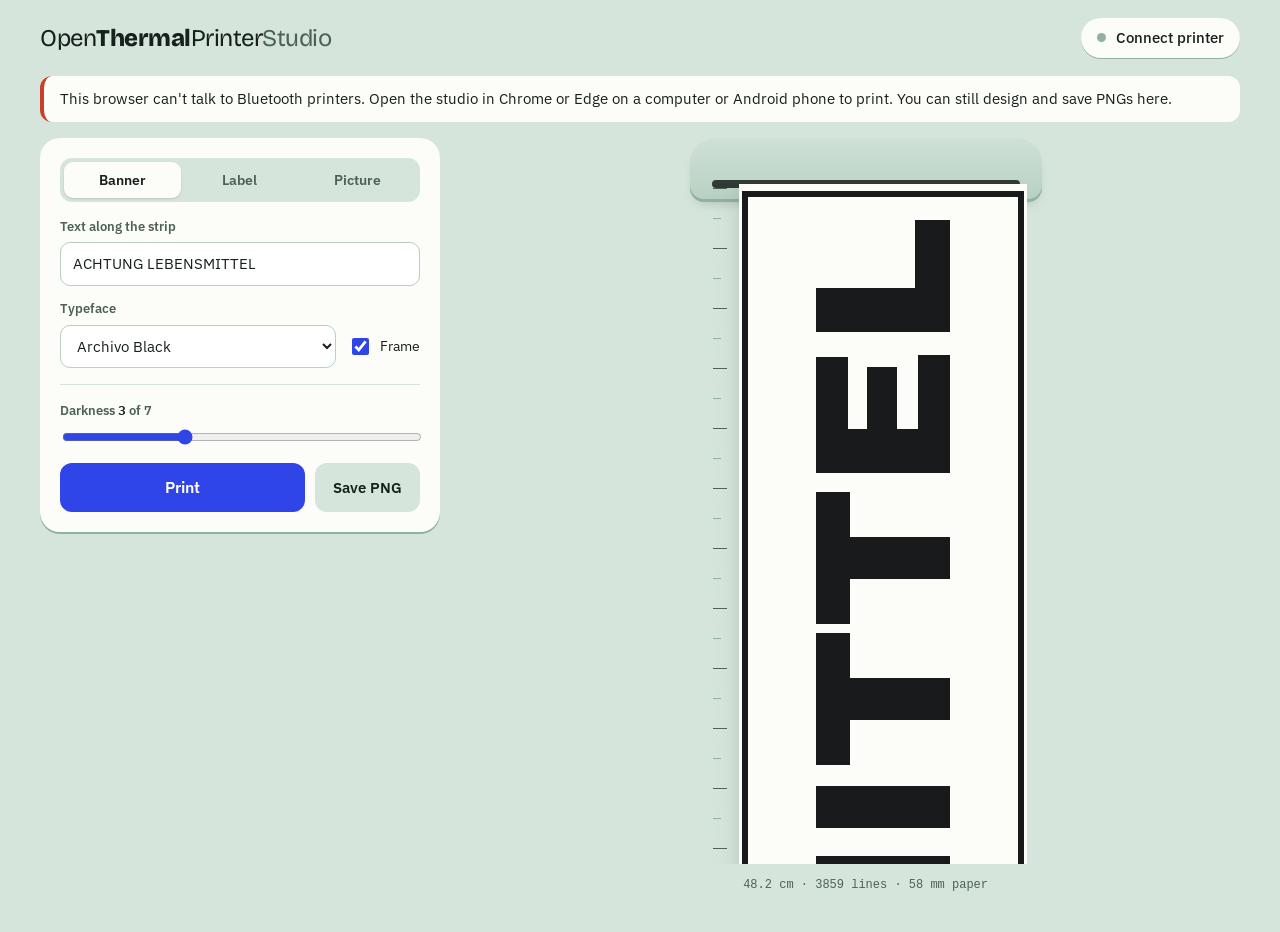
==== web/index.html @ 4b590d45 "Initial release: web studio and Python CLI for LX-D02 thermal printers Web Bluetooth studio with ban" ====
<!doctype html>
<html lang="en">
<head>
  <meta charset="utf-8">
  <meta name="viewport" content="width=device-width, initial-scale=1">
  <title>OpenThermalPrinterStudio</title>
  <meta name="description" content="Design banners, labels and pictures and print them on LX-D02 family Bluetooth thermal printers, straight from the browser.">
  <link rel="preconnect" href="https://fonts.googleapis.com">
  <link rel="preconnect" href="https://fonts.gstatic.com" crossorigin>
  <link href="https://fonts.googleapis.com/css2?family=Archivo+Black&family=Bricolage+Grotesque:opsz,wght@12..96,400;12..96,600;12..96,800&family=IBM+Plex+Mono:wght@400;600&family=IBM+Plex+Sans:wght@400;500;600&family=Pacifico&display=swap" rel="stylesheet">
  <link rel="stylesheet" href="styles.css">
</head>
<body>
  <header class="bar">
    <h1 class="mark">Open<b>Thermal</b>Printer<span>Studio</span></h1>
    <button id="connect" class="pill" type="button">
      <span class="dot" aria-hidden="true"></span>
      <span id="connect-label">Connect printer</span>
      <span id="battery" class="battery" hidden></span>
    </button>
  </header>

  <p id="unsupported" class="notice" hidden>
    This browser can't talk to Bluetooth printers. Open the studio in Chrome or Edge on a computer or Android phone to print. You can still design and save PNGs here.
  </p>

  <main class="studio">
    <section class="composer" aria-label="Design">
      <div class="modes" role="tablist" aria-label="What to print">
        <button role="tab" aria-selected="true" data-mode="banner">Banner</button>
        <button role="tab" aria-selected="false" data-mode="label">Label</button>
        <button role="tab" aria-selected="false" data-mode="image">Picture</button>
      </div>

      <div class="panel" data-panel="banner">
        <label class="field">
          <span>Text along the strip</span>
          <input id="banner-text" type="text" value="ACHTUNG LEBENSMITTEL" autocomplete="off">
        </label>
        <div class="row">
          <label class="field grow">
            <span>Typeface</span>
            <select id="banner-font" class="font-select"></select>
          </label>
          <label class="check"><input id="banner-border" type="checkbox" checked> Frame</label>
        </div>
      </div>

      <div class="panel" data-panel="label" hidden>
        <label class="field">
          <span>Text across the paper</span>
          <textarea id="label-text" rows="3">Frisch
16.10.2026</textarea>
        </label>
        <div class="row">
          <label class="field grow">
            <span>Typeface</span>
            <select id="label-font" class="font-select"></select>
          </label>
          <label class="field">
            <span>Align</span>
            <select id="label-align">
              <option value="left">Left</option>
              <option value="center" selected>Center</option>
              <option value="right">Right</option>
            </select>
          </label>
        </div>
        <label class="field">
          <span>Size <output id="label-size-out">64</output> px</span>
          <input id="label-size" type="range" min="16" max="160" step="2" value="64">
        </label>
        <label class="check"><input id="label-border" type="checkbox"> Frame</label>
      </div>

      <div class="panel" data-panel="image" hidden>
        <label class="drop" id="drop">
          <input id="image-file" type="file" accept="image/*">
          <strong>Choose a picture</strong>
          <span>or drop it here. It is scaled to the 58&nbsp;mm paper width.</span>
        </label>
        <div class="row">
          <label class="check"><input id="image-dither" type="checkbox" checked> Dither for photos</label>
          <label class="check"><input id="image-invert" type="checkbox"> Invert</label>
        </div>
        <label class="field">
          <span>Threshold <output id="image-threshold-out">128</output></span>
          <input id="image-threshold" type="range" min="16" max="240" value="128">
        </label>
      </div>

      <div class="divider"></div>

      <label class="field">
        <span>Darkness <output id="density-out">3</output> of 7</span>
        <input id="density" type="range" min="1" max="7" value="3">
      </label>

      <div class="actions">
        <button id="print" class="primary" type="button">Print</button>
        <button id="save" class="ghost" type="button">Save PNG</button>
      </div>

      <ol id="log" class="log" aria-live="polite"></ol>
    </section>

    <section class="stage" aria-label="Print preview">
      <div class="printer" aria-hidden="true">
        <div class="slot"></div>
      </div>
      <div class="strip-wrap">
        <div class="strip" id="strip">
          <canvas id="preview" width="384" height="384"></canvas>
          <div class="head" id="head" hidden></div>
        </div>
      </div>
      <p class="meta" id="meta"></p>
    </section>
  </main>

  <script type="module" src="app.js"></script>
</body>
</html>
---- web/styles.css ----
:root {
  --mint: #d5e5db;
  --shell: #b7d0c2;
  --shell-deep: #8fb3a0;
  --ink: #17201b;
  --muted: #4e6157;
  --paper: #fcfcf9;
  --cobalt: #2f45e8;
  --alert: #c8402a;
  --scale: 0.75;           /* preview pixels per printer dot */
  --cm: calc(80px * var(--scale)); /* 203 dpi = 80 dots per cm */
  --ui: "IBM Plex Sans", system-ui, sans-serif;
  --display: "Bricolage Grotesque", var(--ui);
  --mono: "IBM Plex Mono", ui-monospace, monospace;
}

* { box-sizing: border-box; }
html, body { margin: 0; }
body {
  background: var(--mint);
  color: var(--ink);
  font: 15px/1.45 var(--ui);
  min-height: 100vh;
}
button, input, select, textarea { font: inherit; color: inherit; }
:focus-visible { outline: 3px solid var(--cobalt); outline-offset: 2px; }

/* header */
.bar {
  display: flex; flex-wrap: wrap; align-items: center; justify-content: space-between; gap: 12px 16px;
  padding: 18px clamp(16px, 4vw, 40px);
}
.mark {
  margin: 0; font: 400 clamp(18px, 2.4vw, 24px)/1 var(--display);
  letter-spacing: -0.02em;
}
.mark b { font-weight: 800; }
.mark span { font-weight: 400; color: var(--muted); }
.pill {
  display: inline-flex; align-items: center; gap: 10px;
  padding: 9px 16px; border-radius: 999px; border: 0;
  background: var(--paper); cursor: pointer; font-weight: 500; white-space: nowrap;
  box-shadow: 0 1px 0 var(--shell-deep);
}
.pill .dot { width: 9px; height: 9px; border-radius: 50%; background: var(--shell-deep); }
.pill.on .dot { background: #1f9d55; box-shadow: 0 0 0 3px #1f9d5533; }
.battery { font: 600 12px var(--mono); color: var(--muted); }

.notice {
  margin: 0 clamp(16px, 4vw, 40px) 8px; padding: 12px 16px; border-radius: 12px;
  background: var(--paper); border-left: 4px solid var(--alert);
}

/* layout */
.studio {
  display: grid; grid-template-columns: minmax(300px, 400px) 1fr; gap: clamp(16px, 4vw, 56px);
  padding: 8px clamp(16px, 4vw, 40px) 40px; align-items: start;
}
@media (max-width: 760px) {
  .studio { grid-template-columns: 1fr; }
  :root { --scale: 0.62; }
  .strip-wrap { max-height: none; }
  .pill { padding: 8px 12px; font-size: 14px; }
}

/* composer */
.composer {
  background: var(--paper); border-radius: 20px; padding: 20px;
  display: flex; flex-direction: column; gap: 16px;
  box-shadow: 0 2px 0 var(--shell-deep);
}
.modes { display: grid; grid-template-columns: repeat(3, 1fr); background: var(--mint); border-radius: 12px; padding: 4px; }
.modes button {
  border: 0; background: transparent; padding: 9px 0; border-radius: 9px; cursor: pointer;
  font: 600 14px var(--ui); color: var(--muted);
}
.modes button[aria-selected="true"] { background: var(--paper); color: var(--ink); box-shadow: 0 1px 2px #0002; }
.panel { display: flex; flex-direction: column; gap: 14px; }
.panel[hidden] { display: none; }
.field { display: flex; flex-direction: column; gap: 6px; min-width: 0; }
.field > span { font-size: 13px; font-weight: 600; color: var(--muted); }
.field output { font-family: var(--mono); color: var(--ink); }
.grow { flex: 1; }
.row { display: flex; gap: 12px; align-items: end; flex-wrap: wrap; }
input[type="text"], textarea, select {
  width: 100%; padding: 10px 12px; border-radius: 10px;
  border: 1.5px solid var(--shell); background: #fff;
}
textarea { resize: vertical; }
input[type="range"] { accent-color: var(--cobalt); width: 100%; }
.check { display: inline-flex; align-items: center; gap: 8px; font-size: 14px; padding-bottom: 10px; cursor: pointer; }
.check input { accent-color: var(--cobalt); width: 17px; height: 17px; }
.drop {
  display: flex; flex-direction: column; gap: 4px; align-items: center; text-align: center;
  padding: 22px 16px; border: 2px dashed var(--shell-deep); border-radius: 14px; cursor: pointer;
  color: var(--muted); font-size: 13px;
}
.drop strong { color: var(--ink); font-size: 15px; }
.drop.over { border-color: var(--cobalt); background: #2f45e80d; }
.drop input { position: absolute; width: 1px; height: 1px; opacity: 0; }
.divider { height: 1px; background: var(--mint); }

.actions { display: flex; gap: 10px; }
.primary, .ghost {
  border-radius: 12px; padding: 13px 18px; font-weight: 600; cursor: pointer; border: 0;
}
.primary { flex: 1; background: var(--cobalt); color: #fff; font-size: 16px; }
.primary:disabled { background: var(--shell-deep); cursor: progress; }
.ghost { background: var(--mint); }

.log {
  list-style: none; margin: 0; padding: 0; max-height: 132px; overflow: auto;
  font: 12px/1.6 var(--mono); color: var(--muted);
}
.log:empty { display: none; }
.log li.err { color: var(--alert); }

/* stage: the paper strip coming out of the printer */
.stage { display: flex; flex-direction: column; align-items: center; min-width: 0; }
.printer {
  width: calc(384px * var(--scale) + 64px); height: 64px; border-radius: 26px 26px 14px 14px;
  background: linear-gradient(#cfe1d6, var(--shell)); position: relative;
  box-shadow: inset 0 -3px 0 var(--shell-deep), 0 6px 14px -8px #0004;
}
.slot {
  position: absolute; left: 22px; right: 22px; bottom: 14px; height: 8px; border-radius: 4px;
  background: var(--ink); opacity: 0.85;
}
.strip-wrap {
  margin-top: -18px; padding-left: 34px; position: relative;
  max-height: calc(100vh - 220px); min-height: 200px; overflow: auto; padding-bottom: 24px; overscroll-behavior: contain;
}
.strip {
  position: relative; width: calc(384px * var(--scale));
  background: var(--paper); padding-top: 4px;
  filter: drop-shadow(0 6px 10px #0002);
  margin-bottom: 10px;
}
/* torn edge at the bottom */
.strip::after {
  content: ""; position: absolute; left: 0; right: 0; top: 100%; height: 10px; background: var(--paper);
  -webkit-mask: conic-gradient(from 135deg at top, #000 90deg, #0000 0) top / 20px 10px repeat-x;
          mask: conic-gradient(from 135deg at top, #000 90deg, #0000 0) top / 20px 10px repeat-x;
}
/* centimetre ruler alongside the strip */
.strip::before {
  content: ""; position: absolute; top: 4px; bottom: 0; left: -26px; width: 14px;
  background:
    repeating-linear-gradient(var(--muted) 0 1.5px, #0000 1.5px var(--cm)) left / 14px 100%,
    repeating-linear-gradient(var(--shell-deep) 0 1px, #0000 1px calc(var(--cm) / 2)) left / 8px 100%;
  background-repeat: no-repeat;
}
#preview {
  display: block; width: 100%; height: auto;
  image-rendering: pixelated; image-rendering: crisp-edges;
}
.head {
  position: absolute; left: -6px; right: -6px; height: 3px; top: 4px;
  background: var(--cobalt); box-shadow: 0 0 0 4px #2f45e833, 0 0 18px #2f45e8;
  transition: top 0.12s linear;
}
.meta { font: 12px var(--mono); color: var(--muted); margin: 14px 0 0; }

@media (prefers-reduced-motion: reduce) {
  .head { transition: none; }
}
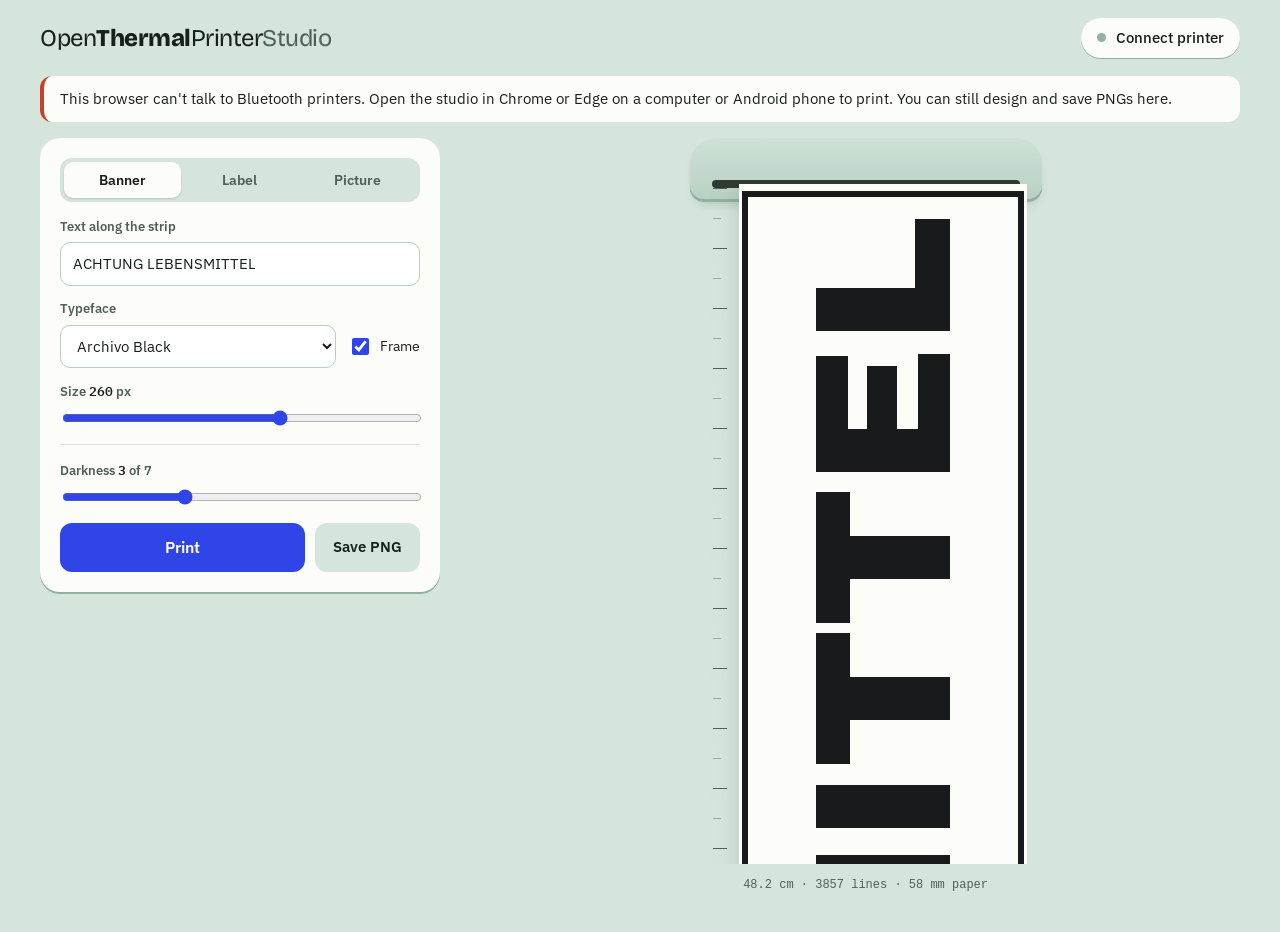
==== commit 7f1b0ac8: "Add size control to banners Banner letters were fixed at 260 dots. A size slider (40-400) in the stu" ====
--- a/web/index.html
+++ b/web/index.html
@@ -44,6 +44,10 @@
           </label>
           <label class="check"><input id="banner-border" type="checkbox" checked> Frame</label>
         </div>
+        <label class="field">
+          <span>Size <output id="banner-size-out">260</output> px</span>
+          <input id="banner-size" type="range" min="40" max="400" step="4" value="260">
+        </label>
       </div>
 
       <div class="panel" data-panel="label" hidden>
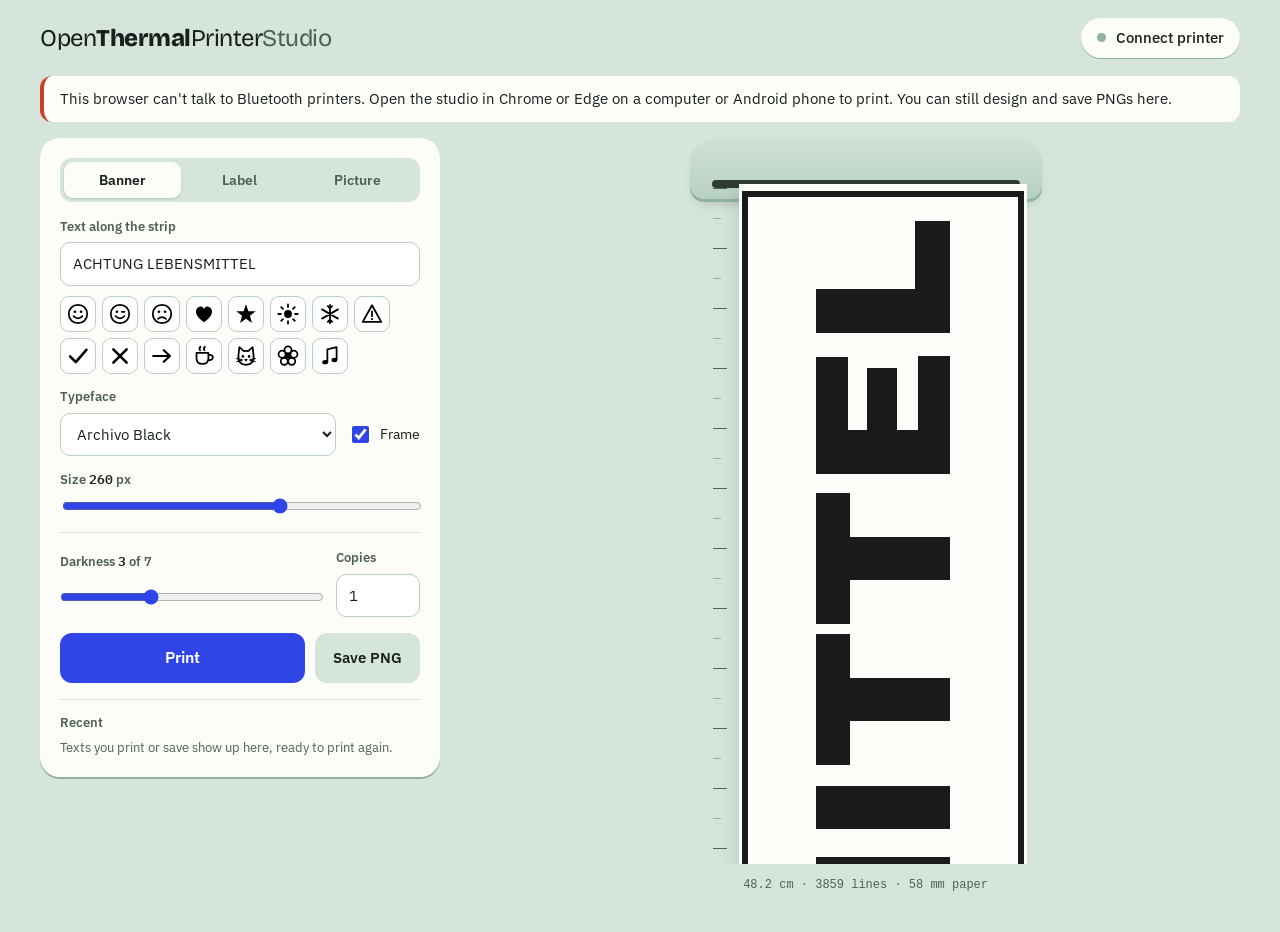
==== commit 928fed57: "Add copies, stickers and a recent-texts list - Copies: print several copies in one job, 1 cm apart (" ====
--- a/web/index.html
+++ b/web/index.html
@@ -37,6 +37,7 @@
           <span>Text along the strip</span>
           <input id="banner-text" type="text" value="ACHTUNG LEBENSMITTEL" autocomplete="off">
         </label>
+        <div class="stickers" data-for="banner-text" role="group" aria-label="Insert a sticker"></div>
         <div class="row">
           <label class="field grow">
             <span>Typeface</span>
@@ -56,6 +57,7 @@
           <textarea id="label-text" rows="3">Frisch
 16.10.2026</textarea>
         </label>
+        <div class="stickers" data-for="label-text" role="group" aria-label="Insert a sticker"></div>
         <div class="row">
           <label class="field grow">
             <span>Typeface</span>
@@ -95,10 +97,16 @@
 
       <div class="divider"></div>
 
-      <label class="field">
-        <span>Darkness <output id="density-out">3</output> of 7</span>
-        <input id="density" type="range" min="1" max="7" value="3">
-      </label>
+      <div class="row">
+        <label class="field grow">
+          <span>Darkness <output id="density-out">3</output> of 7</span>
+          <input id="density" type="range" min="1" max="7" value="3">
+        </label>
+        <label class="field copies">
+          <span>Copies</span>
+          <input id="copies" type="number" min="1" max="50" value="1" inputmode="numeric">
+        </label>
+      </div>
 
       <div class="actions">
         <button id="print" class="primary" type="button">Print</button>
@@ -106,6 +114,16 @@
       </div>
 
       <ol id="log" class="log" aria-live="polite"></ol>
+
+      <section class="recent" aria-labelledby="recent-title">
+        <h2 id="recent-title">Recent</h2>
+        <p id="recent-empty" class="hint">Texts you print or save show up here, ready to print again.</p>
+        <ul id="recent"></ul>
+        <div id="undo" class="undo" role="status" hidden>
+          <span id="undo-text"></span>
+          <button id="undo-btn" type="button">Undo</button>
+        </div>
+      </section>
     </section>
 
     <section class="stage" aria-label="Print preview">
--- a/web/styles.css
+++ b/web/styles.css
@@ -81,8 +81,10 @@
 .field > span { font-size: 13px; font-weight: 600; color: var(--muted); }
 .field output { font-family: var(--mono); color: var(--ink); }
 .grow { flex: 1; }
+.copies { width: 84px; }
+.row .grow input[type="range"] { margin: 12px 0; }
 .row { display: flex; gap: 12px; align-items: end; flex-wrap: wrap; }
-input[type="text"], textarea, select {
+input[type="text"], input[type="number"], textarea, select {
   width: 100%; padding: 10px 12px; border-radius: 10px;
   border: 1.5px solid var(--shell); background: #fff;
 }
@@ -164,3 +166,40 @@
 @media (prefers-reduced-motion: reduce) {
   .head { transition: none; }
 }
+
+/* stickers */
+.stickers { display: flex; flex-wrap: wrap; gap: 6px; margin-top: -4px; }
+.stickers button {
+  width: 36px; height: 36px; padding: 6px; border-radius: 9px; cursor: pointer;
+  border: 1.5px solid var(--shell); background: #fff;
+}
+.stickers button:hover { border-color: var(--cobalt); }
+.stickers img { width: 100%; height: 100%; display: block; }
+
+/* recent texts */
+.recent { border-top: 1px solid var(--mint); padding-top: 14px; }
+.recent h2 { margin: 0 0 8px; font: 600 13px var(--ui); color: var(--muted); }
+.hint { margin: 0; font-size: 13px; color: var(--muted); }
+.hint[hidden] { display: none; }
+#recent { list-style: none; margin: 0; padding: 0; display: flex; flex-direction: column; gap: 6px; }
+#recent li {
+  display: flex; align-items: center; gap: 8px; padding: 8px 8px 8px 12px;
+  border-radius: 12px; background: var(--mint);
+}
+.recent-text { flex: 1; min-width: 0; }
+.recent-text strong {
+  display: block; font-weight: 600; font-size: 14px;
+  white-space: nowrap; overflow: hidden; text-overflow: ellipsis;
+}
+.recent-text span { font: 11px var(--mono); color: var(--muted); }
+#recent button {
+  border: 0; border-radius: 8px; padding: 6px 9px; cursor: pointer;
+  font: 600 12px var(--ui); background: var(--paper);
+}
+#recent button.again { background: var(--cobalt); color: #fff; }
+.undo {
+  display: flex; align-items: center; justify-content: space-between; gap: 8px; margin-top: 8px;
+  padding: 8px 8px 8px 12px; border-radius: 12px; background: var(--ink); color: var(--paper); font-size: 13px;
+}
+.undo[hidden] { display: none; }
+.undo button { border: 0; border-radius: 8px; padding: 6px 10px; background: var(--paper); font-weight: 600; cursor: pointer; }
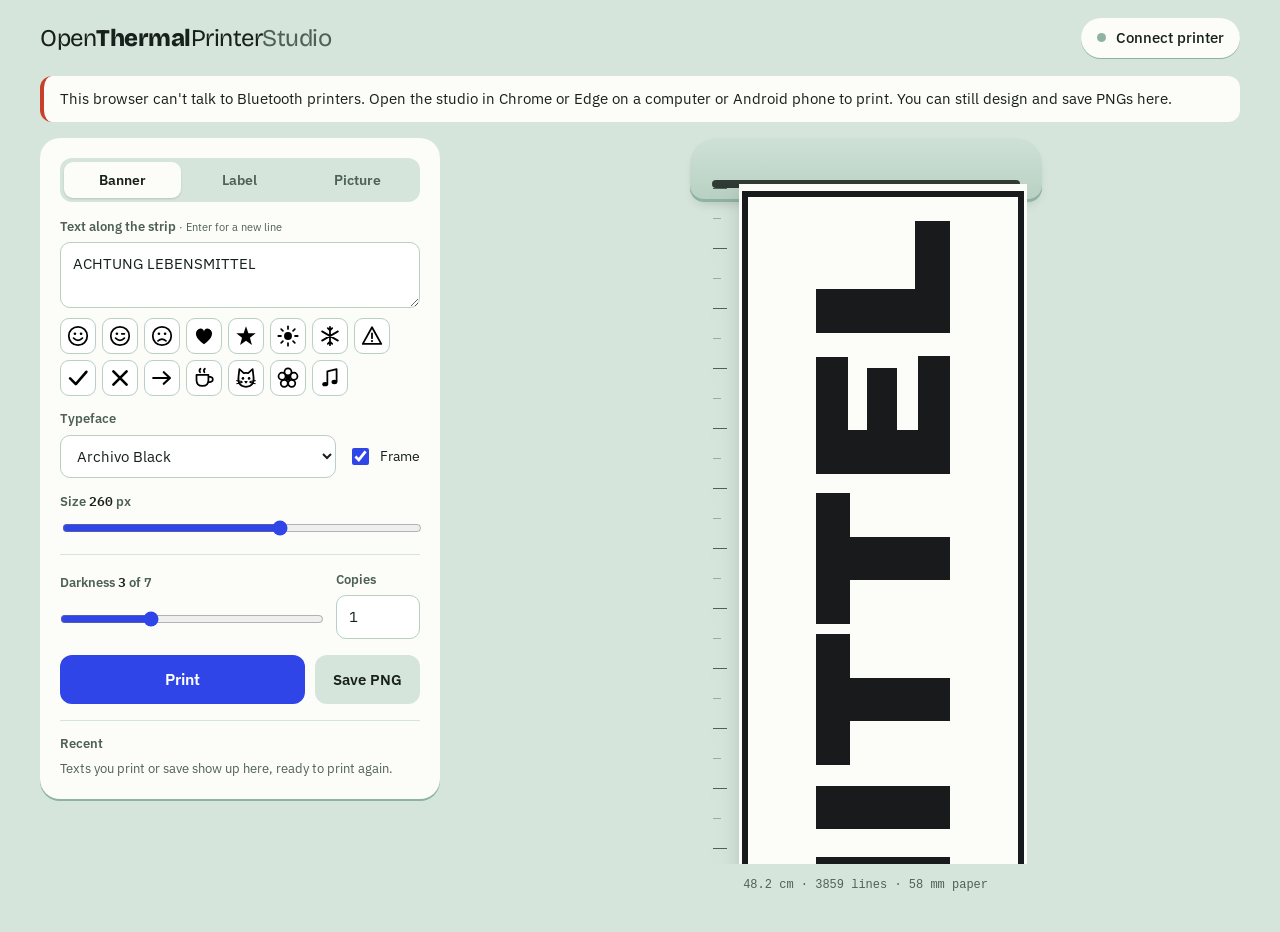
==== commit 09e6065f: "Allow several lines in banners The banner text field is now multi-line. Lines sit side by side acros" ====
--- a/web/index.html
+++ b/web/index.html
@@ -34,8 +34,8 @@
 
       <div class="panel" data-panel="banner">
         <label class="field">
-          <span>Text along the strip</span>
-          <input id="banner-text" type="text" value="ACHTUNG LEBENSMITTEL" autocomplete="off">
+          <span>Text along the strip <small>· Enter for a new line</small></span>
+          <textarea id="banner-text" rows="2" autocomplete="off">ACHTUNG LEBENSMITTEL</textarea>
         </label>
         <div class="stickers" data-for="banner-text" role="group" aria-label="Insert a sticker"></div>
         <div class="row">
@@ -76,7 +76,10 @@
           <span>Size <output id="label-size-out">64</output> px</span>
           <input id="label-size" type="range" min="16" max="160" step="2" value="64">
         </label>
-        <label class="check"><input id="label-border" type="checkbox"> Frame</label>
+        <div class="row">
+          <label class="check"><input id="label-wrap" type="checkbox" checked> Wrap long lines</label>
+          <label class="check"><input id="label-border" type="checkbox"> Frame</label>
+        </div>
       </div>
 
       <div class="panel" data-panel="image" hidden>
--- a/web/styles.css
+++ b/web/styles.css
@@ -80,6 +80,7 @@
 .field { display: flex; flex-direction: column; gap: 6px; min-width: 0; }
 .field > span { font-size: 13px; font-weight: 600; color: var(--muted); }
 .field output { font-family: var(--mono); color: var(--ink); }
+.field small { font-weight: 400; }
 .grow { flex: 1; }
 .copies { width: 84px; }
 .row .grow input[type="range"] { margin: 12px 0; }
